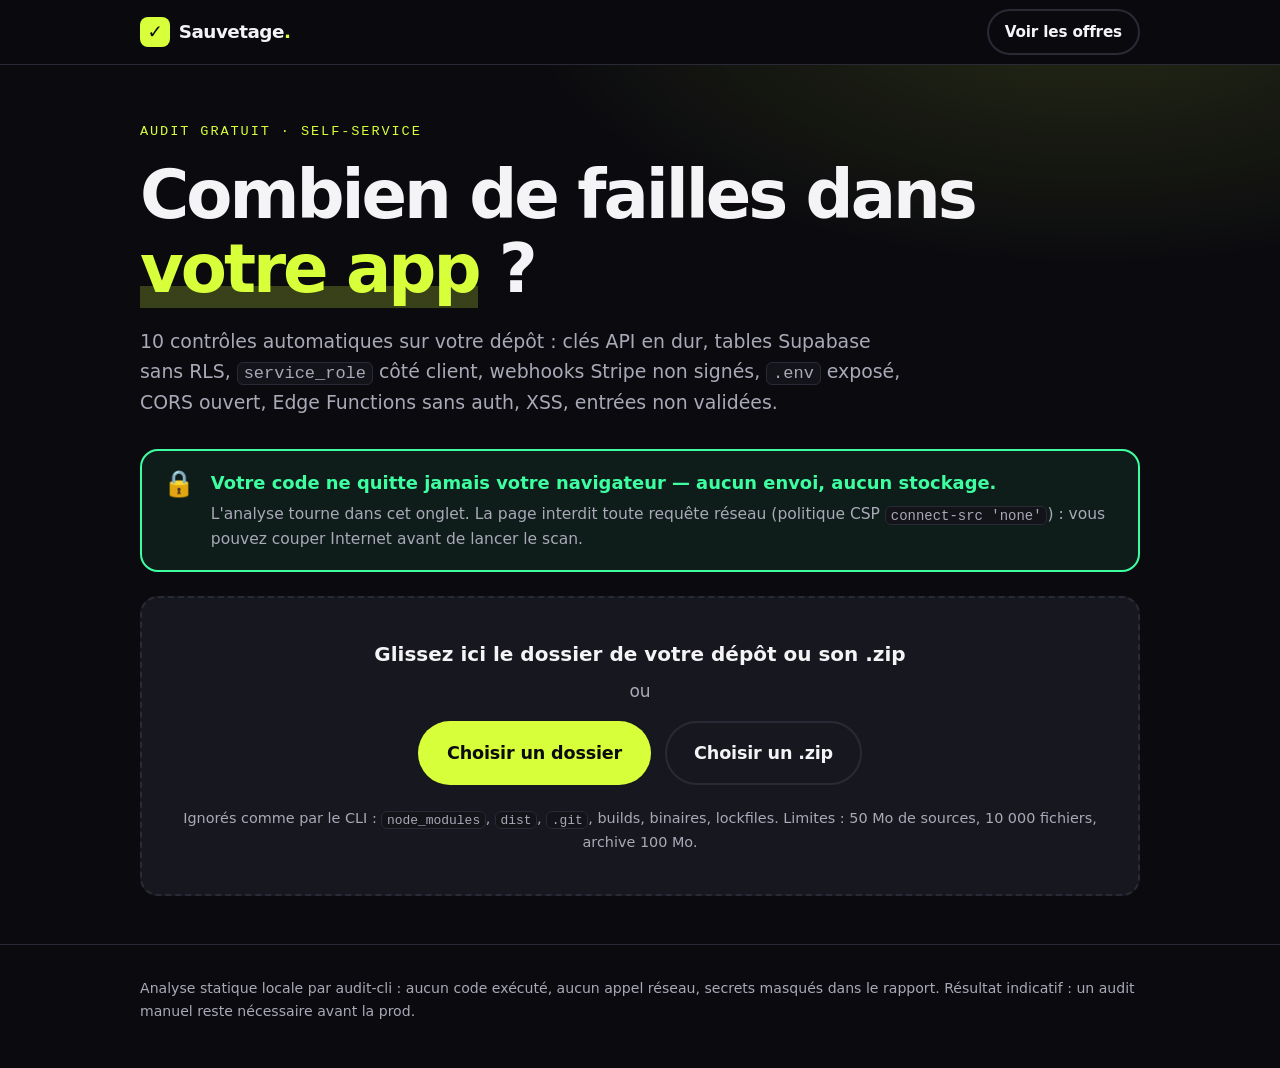
==== scan/index.html @ 14f02f08 "deploy: landing Sauvetage" ====
<!doctype html>
<html lang="fr">
<head>
  <meta charset="utf-8">
  <meta name="viewport" content="width=device-width, initial-scale=1">
  <!-- Zero network by construction: no fetch/XHR/WebSocket (connect-src 'none'), only this page's own files. -->
  <meta http-equiv="Content-Security-Policy" content="default-src 'none'; script-src 'self'; style-src 'self'; img-src 'self' data: blob:; connect-src 'none'; form-action 'none'; base-uri 'none'">
  <meta name="referrer" content="no-referrer">
  <title>Audit gratuit — scan sécurité 100 % navigateur · Sauvetage</title>
  <meta name="description" content="Scannez votre app Lovable, Bolt, v0 ou Replit dans votre navigateur : secrets exposés, RLS Supabase, webhooks Stripe… Votre code ne quitte jamais votre machine.">
  <meta name="theme-color" content="#0b0b0f">
  <link rel="stylesheet" href="scan.css">
  <script type="module" src="scan.js"></script>
</head>
<body data-state="idle">
  <header class="topbar">
    <div class="wrap topbar__in">
      <a class="brand" href="../index.html" aria-label="Sauvetage, retour à l'accueil">
        <span class="brand__mark" aria-hidden="true">✓</span>
        <span>Sauvetage<span class="brand__dot">.</span></span>
      </a>
      <a class="btn btn--ghost btn--sm" href="../index.html#offres">Voir les offres</a>
    </div>
  </header>

  <main id="main">
    <section class="intro">
      <div class="wrap">
        <p class="kicker">Audit gratuit · self-service</p>
        <h1>Combien de failles dans <span class="hl">votre app</span>&nbsp;?</h1>
        <p class="lead">10 contrôles automatiques sur votre dépôt&nbsp;: clés API en dur, tables Supabase sans RLS, <code>service_role</code> côté client, webhooks Stripe non signés, <code>.env</code> exposé, CORS ouvert, Edge Functions sans auth, XSS, entrées non validées.</p>

        <div class="trust" id="trust" role="note">
          <span class="trust__icon" aria-hidden="true">🔒</span>
          <div>
            <strong>Votre code ne quitte jamais votre navigateur — aucun envoi, aucun stockage.</strong>
            <p>L'analyse tourne dans cet onglet. La page interdit toute requête réseau (politique CSP <code>connect-src 'none'</code>)&nbsp;: vous pouvez couper Internet avant de lancer le scan.</p>
          </div>
        </div>

        <div class="drop" id="drop">
          <p class="drop__title">Glissez ici le dossier de votre dépôt ou son <strong>.zip</strong></p>
          <p class="drop__hint">ou</p>
          <div class="drop__actions">
            <label class="btn btn--primary btn--lg">Choisir un dossier<input id="pick-dir" type="file" webkitdirectory multiple hidden></label>
            <label class="btn btn--ghost btn--lg">Choisir un .zip<input id="pick-zip" type="file" accept=".zip,application/zip" hidden></label>
          </div>
          <p class="drop__limits">Ignorés comme par le CLI&nbsp;: <code>node_modules</code>, <code>dist</code>, <code>.git</code>, builds, binaires, lockfiles. Limites&nbsp;: 50&nbsp;Mo de sources, 10&nbsp;000 fichiers, archive 100&nbsp;Mo.</p>
        </div>

        <div class="progress" id="progress" hidden aria-live="polite">
          <progress id="progress-bar" max="1"></progress>
          <p id="progress-status">Lecture des fichiers…</p>
        </div>

        <p class="error" id="error" role="alert" hidden></p>
      </div>
    </section>

    <section class="report" id="report" hidden aria-labelledby="report-title">
      <div class="wrap">
        <div id="report-body"></div>

        <div class="cta">
          <div>
            <h3>Ces failles bloquent votre mise en prod&nbsp;?</h3>
            <p>Je les corrige au forfait, avec la même vérification automatique avant/après.</p>
          </div>
          <div class="cta__actions">
            <a class="btn btn--primary btn--lg" href="../index.html#offres">Corriger ces failles <span aria-hidden="true">→</span></a>
            <a class="btn btn--ghost btn--lg" href="mailto:lou.dev.contact@gmail.com?subject=Audit%20gratuit%20-%20correction">Me contacter</a>
          </div>
        </div>

        <div class="report__actions">
          <button class="btn btn--ghost" id="download" type="button">Télécharger le rapport HTML</button>
          <button class="btn btn--ghost" id="again" type="button">Nouveau scan</button>
        </div>
      </div>
    </section>
  </main>

  <footer class="foot">
    <div class="wrap">Analyse statique locale par audit-cli : aucun code exécuté, aucun appel réseau, secrets masqués dans le rapport. Résultat indicatif : un audit manuel reste nécessaire avant la prod.</div>
  </footer>
</body>
</html>
---- scan/scan.css ----
/* Sauvetage — scan web. Thème de la landing (sombre, accent lime), zéro ressource externe. */

:root {
  --bg: #0b0b0f;
  --bg-2: #13131a;
  --card: #17171f;
  --line: #2a2a36;
  --text: #f4f4f6;
  --muted: #a9a9b8;
  --accent: #d7ff3a;
  --accent-ink: #0b0b0f;
  --good: #3dffa2;
  --critical: #ff4d5e;
  --high: #ff9f43;
  --medium: #ffd93d;
  --low: #5cc8ff;
  --radius: 18px;
  --wrap: 1040px;
  --font: "Inter", "Segoe UI Variable Display", "Segoe UI", system-ui, -apple-system, "Helvetica Neue", Roboto, Arial, sans-serif;
  --mono: ui-monospace, "Cascadia Code", "SF Mono", Consolas, monospace;
}

*, *::before, *::after { box-sizing: border-box; }
[hidden] { display: none !important; }
html { scroll-behavior: smooth; -webkit-text-size-adjust: 100%; }
@media (prefers-reduced-motion: reduce) { html { scroll-behavior: auto; } * { transition: none !important; } }

body { margin: 0; background: var(--bg); color: var(--text); font-family: var(--font); font-size: 1.0625rem; line-height: 1.6; -webkit-font-smoothing: antialiased; }
h1, h2, h3 { line-height: 1.1; letter-spacing: -0.03em; margin: 0; }
p { margin: 0; }
a { color: inherit; }
code, pre { font-family: var(--mono); }
p code, li code, dd code, .drop__limits code { font-size: 0.9em; background: var(--bg-2); border: 1px solid var(--line); padding: 0.05em 0.35em; border-radius: 6px; }
.wrap { width: 100%; max-width: var(--wrap); margin: 0 auto; padding: 0 1.25rem; }
:focus-visible { outline: 3px solid var(--accent); outline-offset: 3px; border-radius: 6px; }

/* Buttons */
.btn {
  display: inline-flex; align-items: center; justify-content: center; gap: 0.5rem; cursor: pointer;
  font: inherit; font-weight: 800; text-decoration: none; letter-spacing: -0.01em;
  border-radius: 999px; padding: 0.8rem 1.4rem; border: 2px solid transparent;
  transition: transform 0.15s ease, background-color 0.15s ease, border-color 0.15s ease;
}
.btn:hover { transform: translateY(-2px); }
.btn:focus-within { outline: 3px solid var(--accent); outline-offset: 3px; }
.btn--primary { background: var(--accent); color: var(--accent-ink); }
.btn--primary:hover { background: #e6ff7a; }
.btn--ghost { border-color: var(--line); color: var(--text); background: transparent; }
.btn--ghost:hover { border-color: var(--accent); }
.btn--sm { padding: 0.55rem 1rem; font-size: 0.95rem; }
.btn--lg { padding: 1rem 1.7rem; font-size: 1.1rem; }

/* Top bar */
.topbar { position: sticky; top: 0; z-index: 50; background: rgba(11, 11, 15, 0.9); border-bottom: 1px solid var(--line); }
.topbar__in { display: flex; align-items: center; gap: 1rem; min-height: 64px; }
.topbar .btn { margin-left: auto; }
.brand { display: inline-flex; align-items: center; gap: 0.55rem; font-weight: 900; font-size: 1.15rem; text-decoration: none; letter-spacing: -0.03em; }
.brand__mark { display: grid; place-items: center; width: 30px; height: 30px; border-radius: 8px; background: var(--accent); color: var(--accent-ink); font-weight: 900; }
.brand__dot { color: var(--accent); }

/* Intro */
.intro { padding: 3.5rem 0 3rem; background: radial-gradient(60rem 30rem at 85% -10%, rgba(215, 255, 58, 0.14), transparent 60%), var(--bg); }
.kicker { font-family: var(--mono); font-size: 0.85rem; text-transform: uppercase; letter-spacing: 0.14em; color: var(--accent); margin-bottom: 1rem; }
.intro h1 { font-size: clamp(2.2rem, 6.5vw, 4.2rem); font-weight: 900; letter-spacing: -0.045em; max-width: 18ch; }
.hl { color: var(--accent); background: linear-gradient(transparent 72%, rgba(215, 255, 58, 0.22) 72%); }
.lead { margin-top: 1.2rem; max-width: 64ch; color: var(--muted); font-size: clamp(1.02rem, 2vw, 1.18rem); }

/* Trust banner */
.trust {
  display: flex; gap: 1rem; align-items: flex-start; margin-top: 2rem; padding: 1.1rem 1.3rem;
  border: 2px solid var(--good); border-radius: var(--radius); background: rgba(61, 255, 162, 0.07);
}
.trust__icon { font-size: 1.6rem; line-height: 1; padding-top: 0.15rem; }
.trust strong { display: block; font-size: 1.12rem; font-weight: 800; color: var(--good); }
.trust p { margin-top: 0.3rem; color: var(--muted); font-size: 0.97rem; }

/* Drop zone */
.drop {
  margin-top: 1.5rem; padding: 2.5rem 1.5rem; text-align: center;
  border: 2px dashed var(--line); border-radius: var(--radius); background: var(--card);
  transition: border-color 0.15s ease, background-color 0.15s ease;
}
.drop--over { border-color: var(--accent); background: rgba(215, 255, 58, 0.06); }
.drop--busy { opacity: 0.55; pointer-events: none; }
.drop__title { font-size: 1.25rem; font-weight: 800; }
.drop__hint { margin: 0.5rem 0 1rem; color: var(--muted); }
.drop__actions { display: flex; flex-wrap: wrap; justify-content: center; gap: 0.85rem; }
.drop__limits { margin-top: 1.4rem; color: var(--muted); font-size: 0.9rem; }

/* Progress + error */
.progress { margin-top: 1.5rem; padding: 1.2rem 1.3rem; border: 1px solid var(--line); border-radius: var(--radius); background: var(--bg-2); }
.progress progress { width: 100%; height: 12px; appearance: none; border: 0; border-radius: 999px; background: var(--line); overflow: hidden; accent-color: var(--accent); }
.progress progress::-webkit-progress-bar { background: var(--line); border-radius: 999px; }
.progress progress::-webkit-progress-value { background: var(--accent); border-radius: 999px; }
.progress progress::-moz-progress-bar { background: var(--accent); }
.progress p { margin-top: 0.6rem; font-family: var(--mono); font-size: 0.92rem; color: var(--muted); }
.error { margin-top: 1.5rem; padding: 1rem 1.3rem; border: 2px solid var(--critical); border-radius: var(--radius); background: rgba(255, 77, 94, 0.08); font-weight: 700; }

/* Report */
.report { padding: 3rem 0 4rem; background: var(--bg-2); border-top: 1px solid var(--line); scroll-margin-top: 64px; }
.report__head h2 { font-size: clamp(1.9rem, 4.6vw, 3rem); font-weight: 900; word-break: break-word; }
.report__meta { margin-top: 0.6rem; color: var(--muted); font-size: 0.95rem; display: flex; flex-wrap: wrap; gap: 0.4rem 1.4rem; }
.report__h { margin: 2.2rem 0 0.9rem; font-size: 1.35rem; font-weight: 800; }

.sev-critical { --c: var(--critical); }
.sev-high { --c: var(--high); }
.sev-medium { --c: var(--medium); }
.sev-low { --c: var(--low); }

.tiles { display: grid; grid-template-columns: repeat(auto-fit, minmax(150px, 1fr)); gap: 0.9rem; margin-top: 1.8rem; }
.tile { background: var(--card); border: 1px solid var(--line); border-top: 6px solid var(--c, var(--accent)); border-radius: 14px; padding: 1rem 1.2rem; }
.tile__n { display: block; font-size: 2.8rem; font-weight: 900; line-height: 1; color: var(--c, var(--accent)); }
.tile__l { display: block; margin-top: 0.4rem; font-family: var(--mono); font-size: 0.8rem; text-transform: uppercase; letter-spacing: 0.1em; color: var(--muted); }

.offers { margin: 0; padding: 1rem 1.2rem 1rem 2.4rem; background: var(--card); border: 1px solid var(--accent); border-radius: 14px; }
.offers li { font-weight: 700; }
.offers li::marker { color: var(--accent); }

.finding { background: var(--card); border: 1px solid var(--line); border-left: 6px solid var(--c); border-radius: 14px; padding: 1.2rem 1.3rem; margin: 0 0 1rem; }
.finding h3 { margin: 0.7rem 0 0.4rem; font-size: 1.15rem; font-weight: 800; line-height: 1.3; }
.finding__num { color: var(--muted); margin-right: 0.45rem; }
.finding__loc { color: var(--muted); font-size: 0.92rem; margin-bottom: 0.8rem; }
.finding__loc code { color: var(--text); }
.badge { display: inline-block; padding: 0.15rem 0.7rem; border-radius: 999px; border: 1.5px solid var(--c); color: var(--c); font-family: var(--mono); font-weight: 800; font-size: 0.75rem; letter-spacing: 0.08em; text-transform: uppercase; }
.finding pre { margin: 0 0 0.9rem; background: var(--bg); border: 1px solid var(--line); color: #e2e8f0; padding: 0.75rem 0.9rem; border-radius: 10px; font-size: 0.85rem; white-space: pre-wrap; word-break: break-all; }
.finding dl { margin: 0; display: grid; grid-template-columns: max-content 1fr; gap: 0.35rem 0.9rem; }
.finding dt { font-family: var(--mono); font-weight: 800; font-size: 0.78rem; text-transform: uppercase; letter-spacing: 0.08em; color: var(--muted); padding-top: 0.2rem; }
.finding dd { margin: 0; }
@media (max-width: 560px) { .finding dl { grid-template-columns: 1fr; } }
.empty { margin-top: 1.5rem; padding: 1.4rem; background: var(--card); border: 1px solid var(--good); border-radius: 14px; font-weight: 700; color: var(--good); }

.cta { margin-top: 2.5rem; padding: 1.6rem; border-radius: var(--radius); background: linear-gradient(135deg, rgba(215, 255, 58, 0.16), rgba(215, 255, 58, 0.04)); border: 1px solid var(--accent); display: grid; gap: 1.2rem; }
.cta h3 { font-size: 1.5rem; font-weight: 900; }
.cta p { margin-top: 0.4rem; color: var(--muted); }
.cta__actions { display: flex; flex-wrap: wrap; gap: 0.8rem; }
@media (min-width: 860px) { .cta { grid-template-columns: 1fr auto; align-items: center; } }
.report__actions { margin-top: 1.4rem; display: flex; flex-wrap: wrap; gap: 0.8rem; }

.foot { padding: 2rem 0 3rem; color: var(--muted); font-size: 0.88rem; border-top: 1px solid var(--line); }
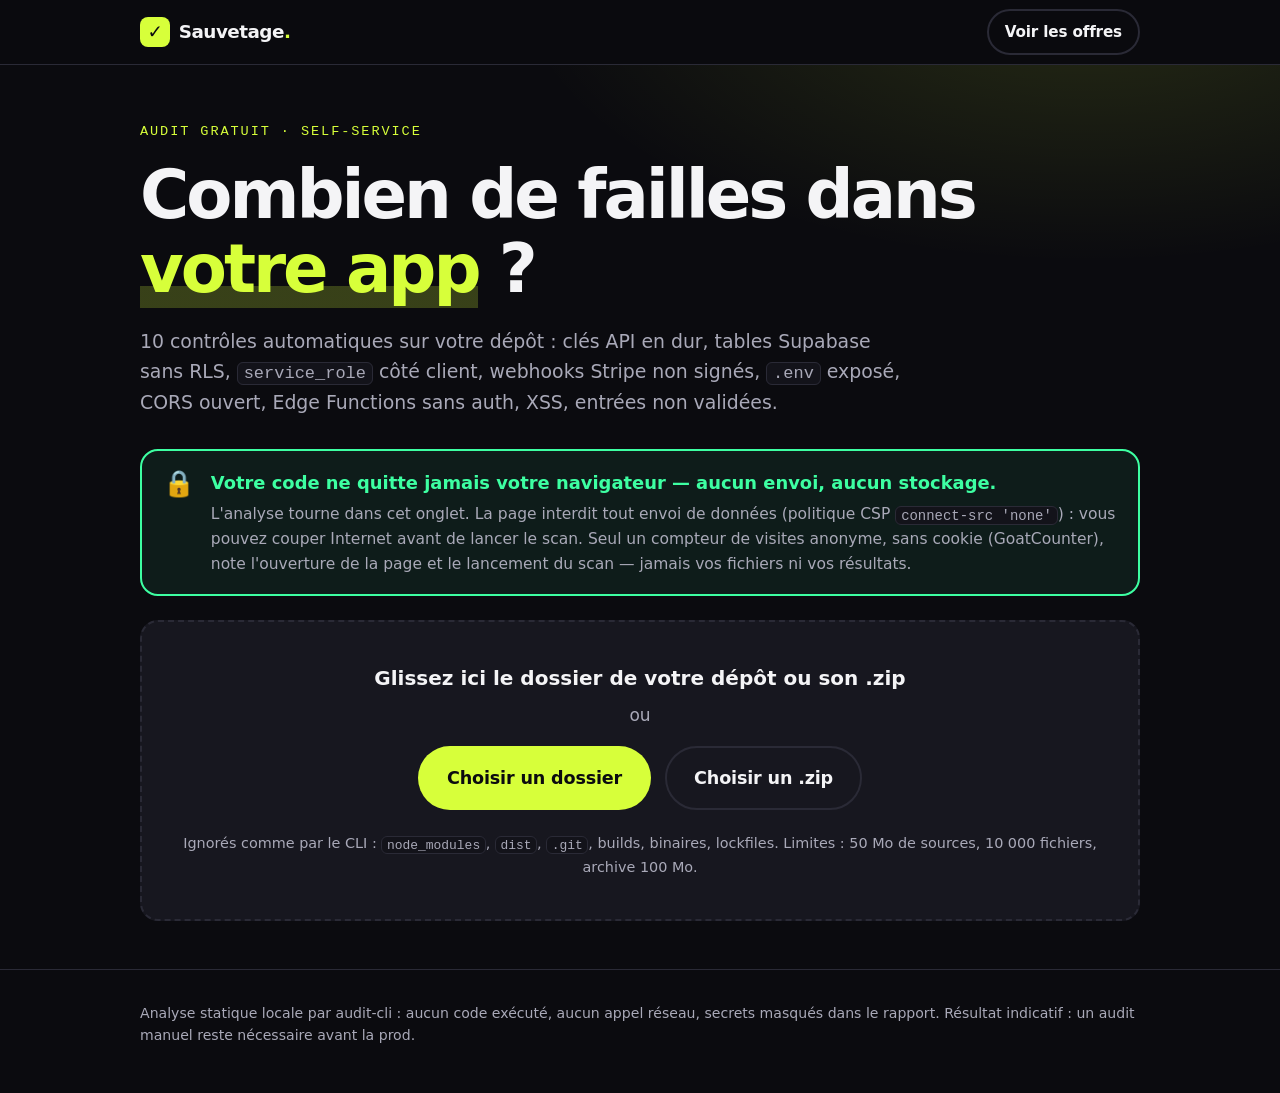
==== commit 01456d59: "deploy: landing 988cf77" ====
--- a/scan/index.html
+++ b/scan/index.html
@@ -3,8 +3,8 @@
 <head>
   <meta charset="utf-8">
   <meta name="viewport" content="width=device-width, initial-scale=1">
-  <!-- Zero network by construction: no fetch/XHR/WebSocket (connect-src 'none'), only this page's own files. -->
-  <meta http-equiv="Content-Security-Policy" content="default-src 'none'; script-src 'self'; style-src 'self'; img-src 'self' data: blob:; connect-src 'none'; form-action 'none'; base-uri 'none'">
+  <!-- Zero data egress by construction: no fetch/XHR/WebSocket (connect-src 'none'). Only outgoing request: the anonymous GoatCounter pixel (img-src), event names only. -->
+  <meta http-equiv="Content-Security-Policy" content="default-src 'none'; script-src 'self'; style-src 'self'; img-src 'self' data: blob: https://lou-sauvetage.goatcounter.com; connect-src 'none'; form-action 'none'; base-uri 'none'">
   <meta name="referrer" content="no-referrer">
   <title>Audit gratuit — scan sécurité 100 % navigateur · Sauvetage</title>
   <meta name="description" content="Scannez votre app Lovable, Bolt, v0 ou Replit dans votre navigateur : secrets exposés, RLS Supabase, webhooks Stripe… Votre code ne quitte jamais votre machine.">
@@ -19,7 +19,7 @@
         <span class="brand__mark" aria-hidden="true">✓</span>
         <span>Sauvetage<span class="brand__dot">.</span></span>
       </a>
-      <a class="btn btn--ghost btn--sm" href="../index.html#offres">Voir les offres</a>
+      <a class="btn btn--ghost btn--sm" href="../index.html#offres" data-track="scan-clic-offres-header">Voir les offres</a>
     </div>
   </header>
 
@@ -34,7 +34,7 @@
           <span class="trust__icon" aria-hidden="true">🔒</span>
           <div>
             <strong>Votre code ne quitte jamais votre navigateur — aucun envoi, aucun stockage.</strong>
-            <p>L'analyse tourne dans cet onglet. La page interdit toute requête réseau (politique CSP <code>connect-src 'none'</code>)&nbsp;: vous pouvez couper Internet avant de lancer le scan.</p>
+            <p>L'analyse tourne dans cet onglet. La page interdit tout envoi de données (politique CSP <code>connect-src 'none'</code>)&nbsp;: vous pouvez couper Internet avant de lancer le scan. Seul un compteur de visites anonyme, sans cookie (GoatCounter), note l'ouverture de la page et le lancement du scan&nbsp;— jamais vos fichiers ni vos résultats.</p>
           </div>
         </div>
 
@@ -67,8 +67,8 @@
             <p>Je les corrige au forfait, avec la même vérification automatique avant/après.</p>
           </div>
           <div class="cta__actions">
-            <a class="btn btn--primary btn--lg" href="../index.html#offres">Corriger ces failles <span aria-hidden="true">→</span></a>
-            <a class="btn btn--ghost btn--lg" href="mailto:lou.dev.contact@gmail.com?subject=Audit%20gratuit%20-%20correction">Me contacter</a>
+            <a class="btn btn--primary btn--lg" href="../index.html#offres" data-track="scan-clic-corriger">Corriger ces failles <span aria-hidden="true">→</span></a>
+            <a class="btn btn--ghost btn--lg" data-track="scan-clic-contact" href="mailto:lou.dev.contact@gmail.com?subject=Audit%20gratuit%20-%20correction">Me contacter</a>
           </div>
         </div>
 
